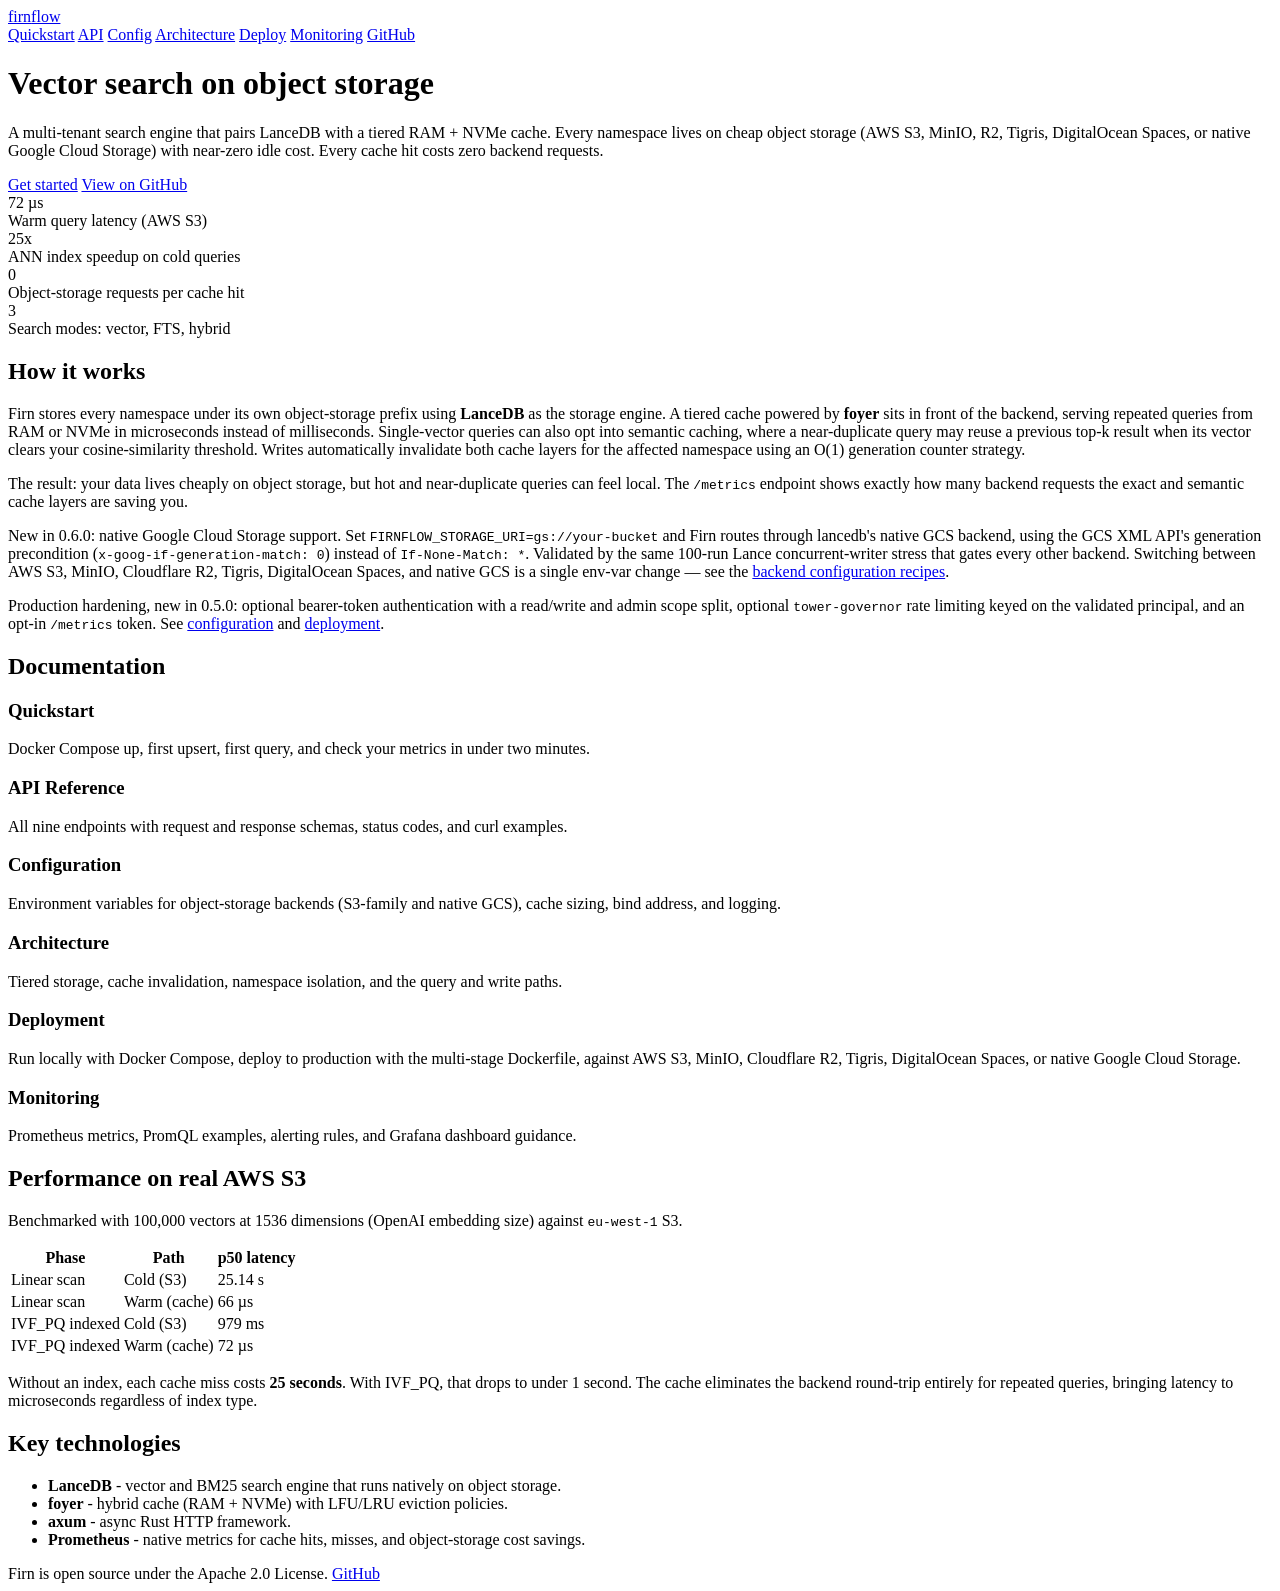
==== docs/index.html @ e1f16552 "Document semantic cache usage" ====
<!DOCTYPE html>
<html lang="en">
<head>
  <meta charset="utf-8">
  <meta name="viewport" content="width=device-width, initial-scale=1">
  <title>Firn - Multi-tenant vector search on object storage</title>
  <meta name="description" content="High-performance multi-tenant vector and full-text search engine backed by object storage (AWS S3, MinIO, R2, Tigris, Spaces, native GCS). Open-source alternative to turbopuffer built with LanceDB and foyer.">
  <link rel="stylesheet" href="style.css">
</head>
<body class="page-home">

<header class="site-header">
  <a href="index.html" class="logo">firn<span>flow</span></a>
  <nav>
    <a href="quickstart.html">Quickstart</a>
    <a href="api.html">API</a>
    <a href="configuration.html">Config</a>
    <a href="architecture.html">Architecture</a>
    <a href="deployment.html">Deploy</a>
    <a href="monitoring.html">Monitoring</a>
    <a href="https://github.com/gordonmurray/firnflow">GitHub</a>
  </nav>
</header>

<div class="layout">
  <main class="content">

    <div class="hero">
      <h1>Vector search on object storage</h1>
      <p class="subtitle">
        A multi-tenant search engine that pairs LanceDB with a tiered RAM + NVMe cache. Every namespace lives on cheap object storage (AWS S3, MinIO, R2, Tigris, DigitalOcean Spaces, or native Google Cloud Storage) with near-zero idle cost. Every cache hit costs zero backend requests.
      </p>
      <div class="hero-actions">
        <a href="quickstart.html" class="btn btn-primary">Get started</a>
        <a href="https://github.com/gordonmurray/firnflow" class="btn btn-secondary">View on GitHub</a>
      </div>
    </div>

    <div class="stats">
      <div class="stat">
        <div class="value">72 &micro;s</div>
        <div class="label">Warm query latency (AWS S3)</div>
      </div>
      <div class="stat">
        <div class="value">25x</div>
        <div class="label">ANN index speedup on cold queries</div>
      </div>
      <div class="stat">
        <div class="value">0</div>
        <div class="label">Object-storage requests per cache hit</div>
      </div>
      <div class="stat">
        <div class="value">3</div>
        <div class="label">Search modes: vector, FTS, hybrid</div>
      </div>
    </div>

    <h2>How it works</h2>
    <p>
      Firn stores every namespace under its own object-storage prefix using <strong>LanceDB</strong> as the storage engine. A tiered cache powered by <strong>foyer</strong> sits in front of the backend, serving repeated queries from RAM or NVMe in microseconds instead of milliseconds. Single-vector queries can also opt into semantic caching, where a near-duplicate query may reuse a previous top-k result when its vector clears your cosine-similarity threshold. Writes automatically invalidate both cache layers for the affected namespace using an O(1) generation counter strategy.
    </p>
    <p>
      The result: your data lives cheaply on object storage, but hot and near-duplicate queries can feel local. The <code>/metrics</code> endpoint shows exactly how many backend requests the exact and semantic cache layers are saving you.
    </p>
    <p>
      New in 0.6.0: native Google Cloud Storage support. Set <code>FIRNFLOW_STORAGE_URI=gs://your-bucket</code> and Firn routes through lancedb's native GCS backend, using the GCS XML API's generation precondition (<code>x-goog-if-generation-match: 0</code>) instead of <code>If-None-Match: *</code>. Validated by the same 100-run Lance concurrent-writer stress that gates every other backend. Switching between AWS S3, MinIO, Cloudflare R2, Tigris, DigitalOcean Spaces, and native GCS is a single env-var change &mdash; see the <a href="https://github.com/gordonmurray/firnflow#backend-configuration">backend configuration recipes</a>.
    </p>
    <p>
      Production hardening, new in 0.5.0: optional bearer-token authentication with a read/write and admin scope split, optional <code>tower-governor</code> rate limiting keyed on the validated principal, and an opt-in <code>/metrics</code> token. See <a href="configuration.html#authentication">configuration</a> and <a href="deployment.html#authentication-and-rate-limiting">deployment</a>.
    </p>

    <h2>Documentation</h2>

    <div class="card-grid">
      <a href="quickstart.html" class="card" style="text-decoration:none;color:inherit">
        <h3>Quickstart</h3>
        <p>Docker Compose up, first upsert, first query, and check your metrics in under two minutes.</p>
      </a>
      <a href="api.html" class="card" style="text-decoration:none;color:inherit">
        <h3>API Reference</h3>
        <p>All nine endpoints with request and response schemas, status codes, and curl examples.</p>
      </a>
      <a href="configuration.html" class="card" style="text-decoration:none;color:inherit">
        <h3>Configuration</h3>
        <p>Environment variables for object-storage backends (S3-family and native GCS), cache sizing, bind address, and logging.</p>
      </a>
      <a href="architecture.html" class="card" style="text-decoration:none;color:inherit">
        <h3>Architecture</h3>
        <p>Tiered storage, cache invalidation, namespace isolation, and the query and write paths.</p>
      </a>
      <a href="deployment.html" class="card" style="text-decoration:none;color:inherit">
        <h3>Deployment</h3>
        <p>Run locally with Docker Compose, deploy to production with the multi-stage Dockerfile, against AWS S3, MinIO, Cloudflare R2, Tigris, DigitalOcean Spaces, or native Google Cloud Storage.</p>
      </a>
      <a href="monitoring.html" class="card" style="text-decoration:none;color:inherit">
        <h3>Monitoring</h3>
        <p>Prometheus metrics, PromQL examples, alerting rules, and Grafana dashboard guidance.</p>
      </a>
    </div>

    <h2>Performance on real AWS S3</h2>
    <p>Benchmarked with 100,000 vectors at 1536 dimensions (OpenAI embedding size) against <code>eu-west-1</code> S3.</p>

    <table>
      <thead>
        <tr><th>Phase</th><th>Path</th><th>p50 latency</th></tr>
      </thead>
      <tbody>
        <tr><td>Linear scan</td><td>Cold (S3)</td><td>25.14 s</td></tr>
        <tr><td>Linear scan</td><td>Warm (cache)</td><td>66 &micro;s</td></tr>
        <tr><td>IVF_PQ indexed</td><td>Cold (S3)</td><td>979 ms</td></tr>
        <tr><td>IVF_PQ indexed</td><td>Warm (cache)</td><td>72 &micro;s</td></tr>
      </tbody>
    </table>

    <p>
      Without an index, each cache miss costs <strong>25 seconds</strong>. With IVF_PQ, that drops to under 1 second. The cache eliminates the backend round-trip entirely for repeated queries, bringing latency to microseconds regardless of index type.
    </p>

    <h2>Key technologies</h2>
    <ul>
      <li><strong>LanceDB</strong> - vector and BM25 search engine that runs natively on object storage.</li>
      <li><strong>foyer</strong> - hybrid cache (RAM + NVMe) with LFU/LRU eviction policies.</li>
      <li><strong>axum</strong> - async Rust HTTP framework.</li>
      <li><strong>Prometheus</strong> - native metrics for cache hits, misses, and object-storage cost savings.</li>
    </ul>

  </main>
</div>

<footer class="site-footer">
  Firn is open source under the Apache 2.0 License.
  <a href="https://github.com/gordonmurray/firnflow">GitHub</a>
</footer>

<script src="main.js"></script>
</body>
</html>
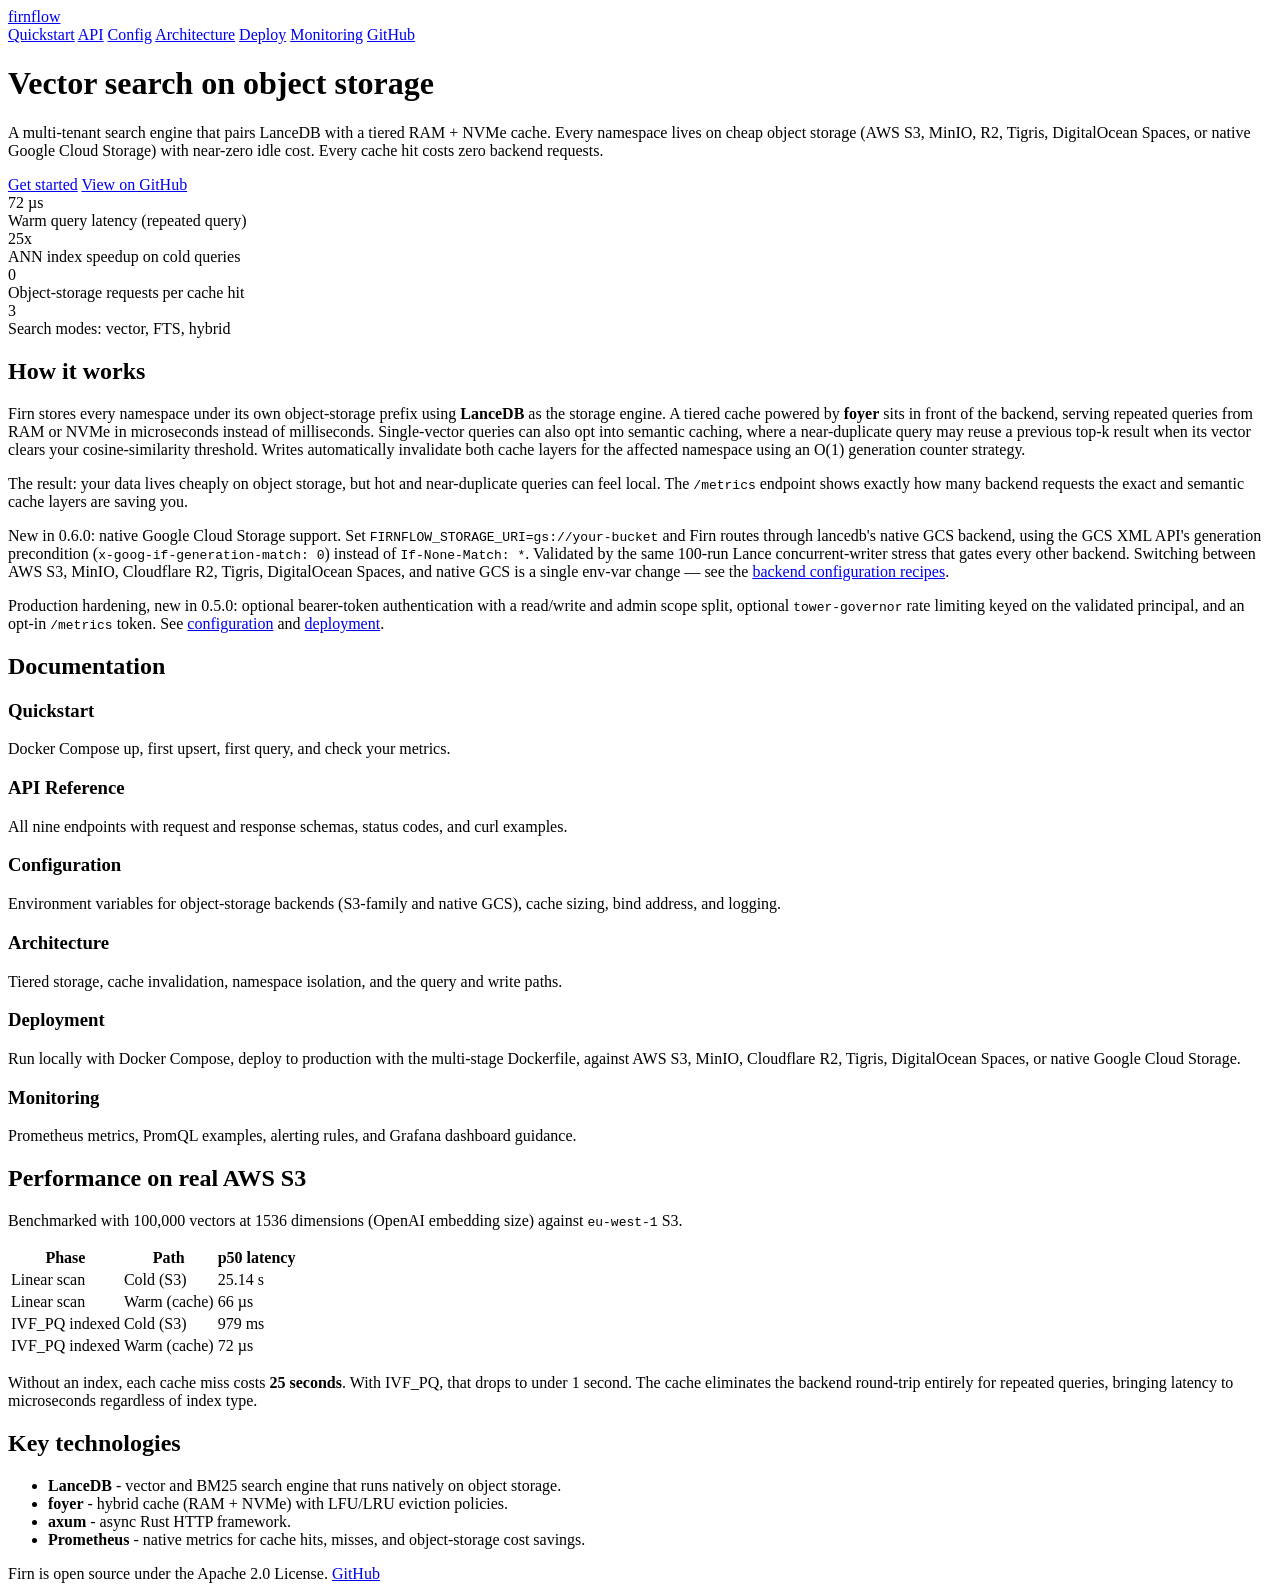
==== commit 39b452af: "Make the README and docs honest about caching and upsert The headline compared a warm cache hit (72 " ====
--- a/docs/index.html
+++ b/docs/index.html
@@ -39,7 +39,7 @@
     <div class="stats">
       <div class="stat">
         <div class="value">72 &micro;s</div>
-        <div class="label">Warm query latency (AWS S3)</div>
+        <div class="label">Warm query latency (repeated query)</div>
       </div>
       <div class="stat">
         <div class="value">25x</div>
@@ -74,7 +74,7 @@
     <div class="card-grid">
       <a href="quickstart.html" class="card" style="text-decoration:none;color:inherit">
         <h3>Quickstart</h3>
-        <p>Docker Compose up, first upsert, first query, and check your metrics in under two minutes.</p>
+        <p>Docker Compose up, first upsert, first query, and check your metrics.</p>
       </a>
       <a href="api.html" class="card" style="text-decoration:none;color:inherit">
         <h3>API Reference</h3>
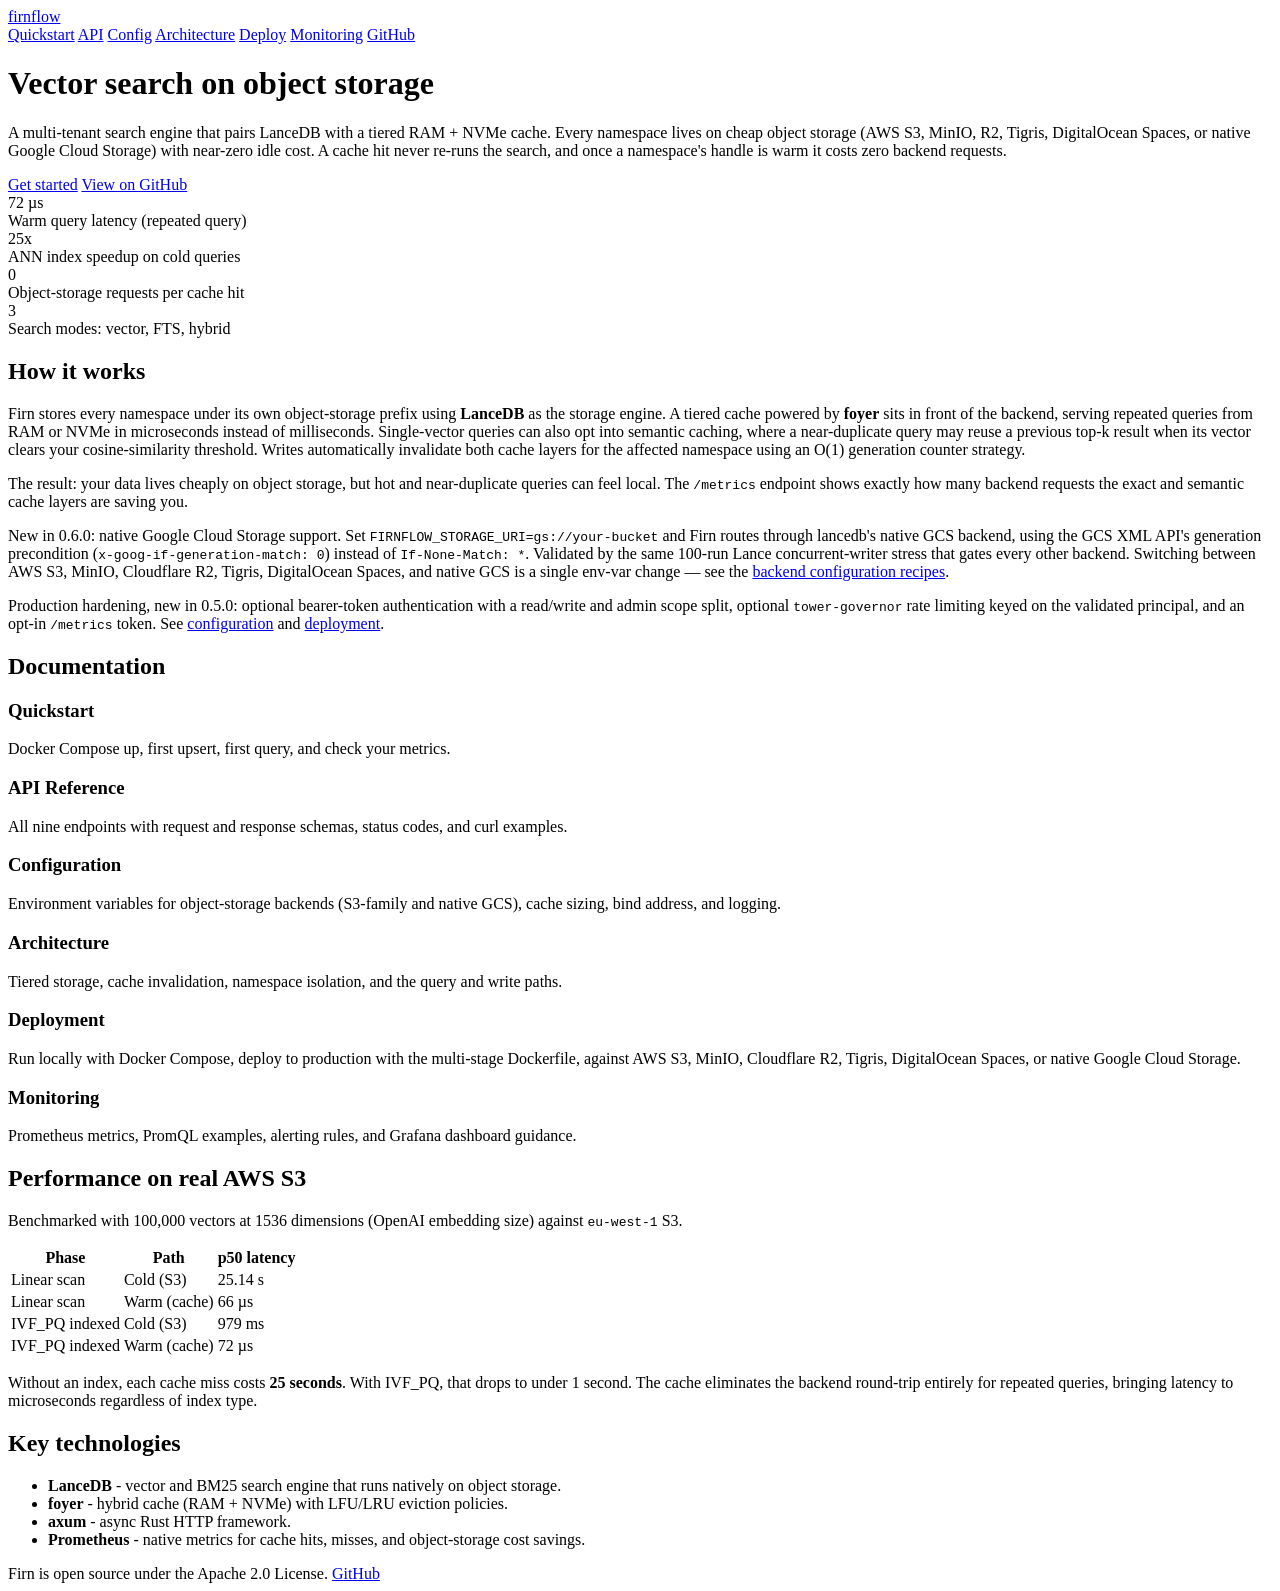
==== commit 1ba8d7db: "Align cache-behaviour docs with the version-derived generation Review of the docs pass found two dri" ====
--- a/docs/index.html
+++ b/docs/index.html
@@ -28,7 +28,7 @@
     <div class="hero">
       <h1>Vector search on object storage</h1>
       <p class="subtitle">
-        A multi-tenant search engine that pairs LanceDB with a tiered RAM + NVMe cache. Every namespace lives on cheap object storage (AWS S3, MinIO, R2, Tigris, DigitalOcean Spaces, or native Google Cloud Storage) with near-zero idle cost. Every cache hit costs zero backend requests.
+        A multi-tenant search engine that pairs LanceDB with a tiered RAM + NVMe cache. Every namespace lives on cheap object storage (AWS S3, MinIO, R2, Tigris, DigitalOcean Spaces, or native Google Cloud Storage) with near-zero idle cost. A cache hit never re-runs the search, and once a namespace's handle is warm it costs zero backend requests.
       </p>
       <div class="hero-actions">
         <a href="quickstart.html" class="btn btn-primary">Get started</a>
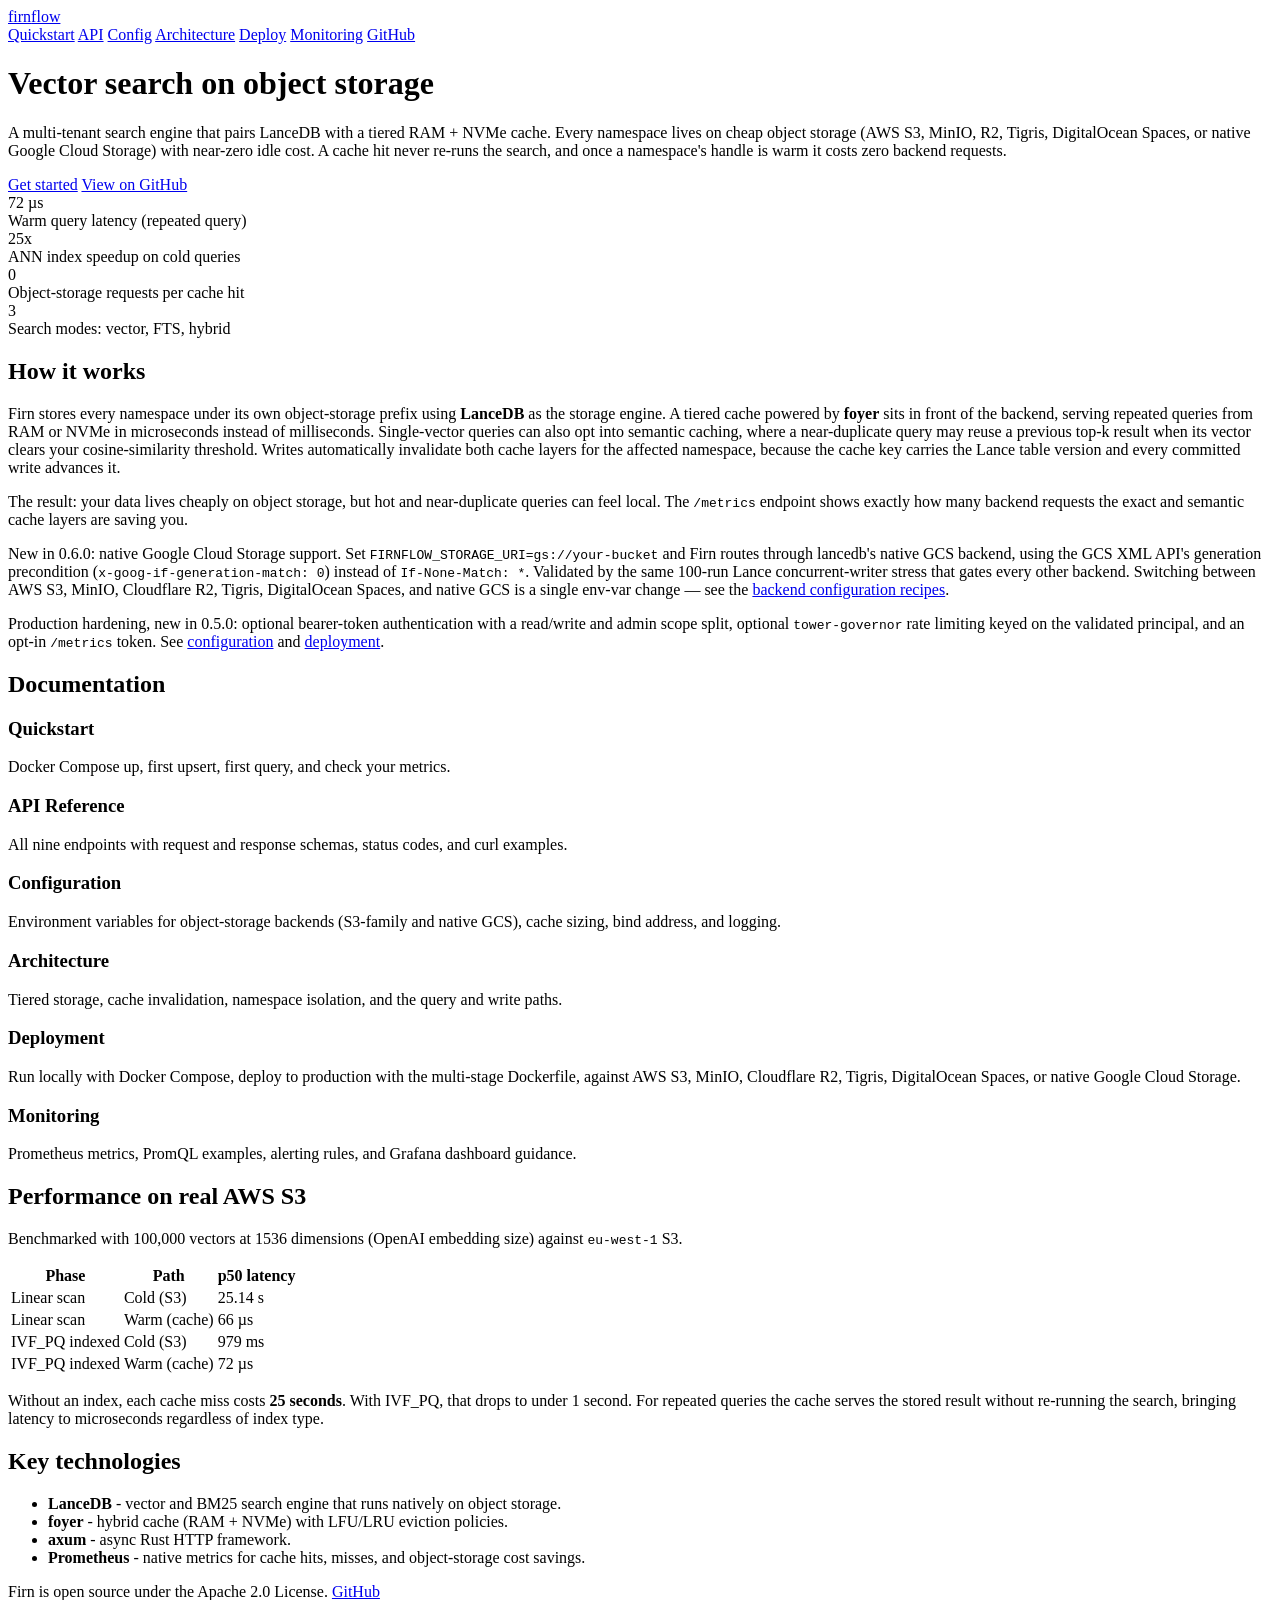
==== commit 11a2c4a2: "Tighten remaining cache-hit wording in api.html and index.html Re-review caught a docs straggler and" ====
--- a/docs/index.html
+++ b/docs/index.html
@@ -57,7 +57,7 @@
 
     <h2>How it works</h2>
     <p>
-      Firn stores every namespace under its own object-storage prefix using <strong>LanceDB</strong> as the storage engine. A tiered cache powered by <strong>foyer</strong> sits in front of the backend, serving repeated queries from RAM or NVMe in microseconds instead of milliseconds. Single-vector queries can also opt into semantic caching, where a near-duplicate query may reuse a previous top-k result when its vector clears your cosine-similarity threshold. Writes automatically invalidate both cache layers for the affected namespace using an O(1) generation counter strategy.
+      Firn stores every namespace under its own object-storage prefix using <strong>LanceDB</strong> as the storage engine. A tiered cache powered by <strong>foyer</strong> sits in front of the backend, serving repeated queries from RAM or NVMe in microseconds instead of milliseconds. Single-vector queries can also opt into semantic caching, where a near-duplicate query may reuse a previous top-k result when its vector clears your cosine-similarity threshold. Writes automatically invalidate both cache layers for the affected namespace, because the cache key carries the Lance table version and every committed write advances it.
     </p>
     <p>
       The result: your data lives cheaply on object storage, but hot and near-duplicate queries can feel local. The <code>/metrics</code> endpoint shows exactly how many backend requests the exact and semantic cache layers are saving you.
@@ -114,7 +114,7 @@
     </table>
 
     <p>
-      Without an index, each cache miss costs <strong>25 seconds</strong>. With IVF_PQ, that drops to under 1 second. The cache eliminates the backend round-trip entirely for repeated queries, bringing latency to microseconds regardless of index type.
+      Without an index, each cache miss costs <strong>25 seconds</strong>. With IVF_PQ, that drops to under 1 second. For repeated queries the cache serves the stored result without re-running the search, bringing latency to microseconds regardless of index type.
     </p>
 
     <h2>Key technologies</h2>
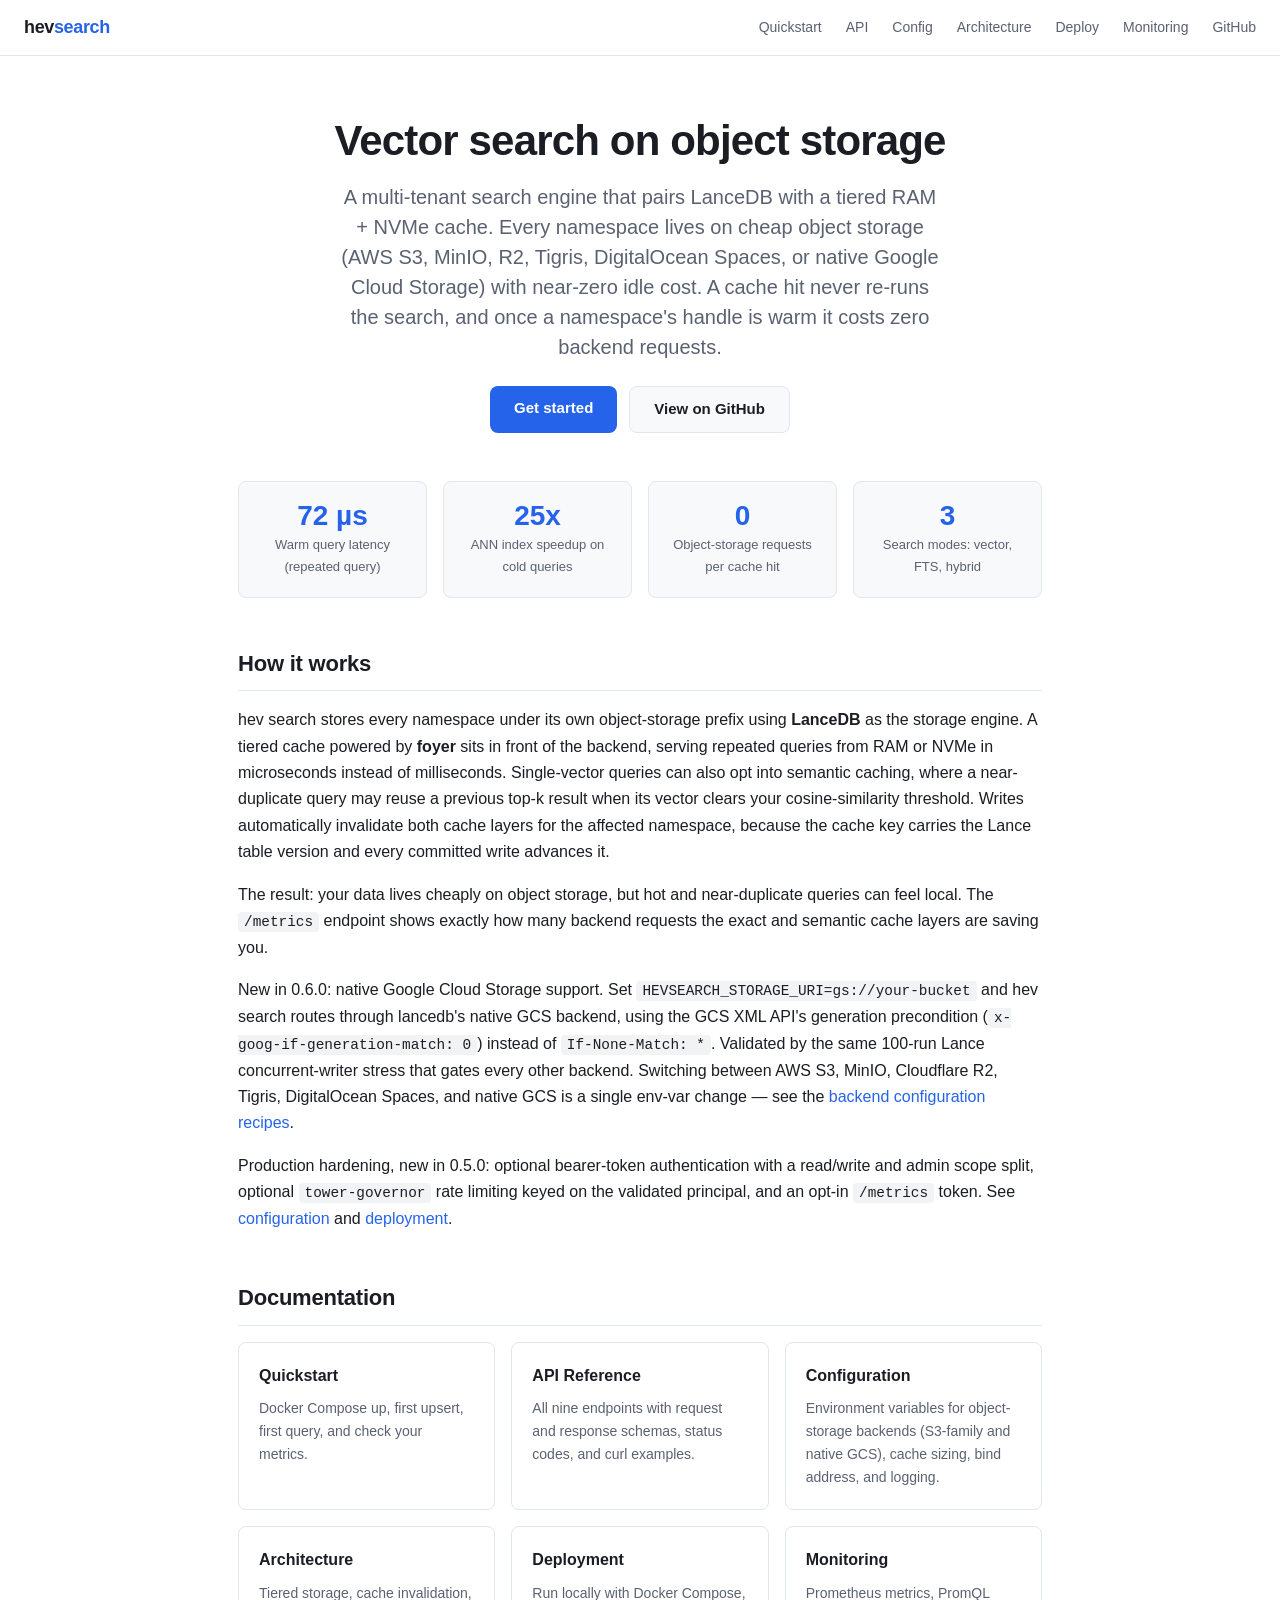
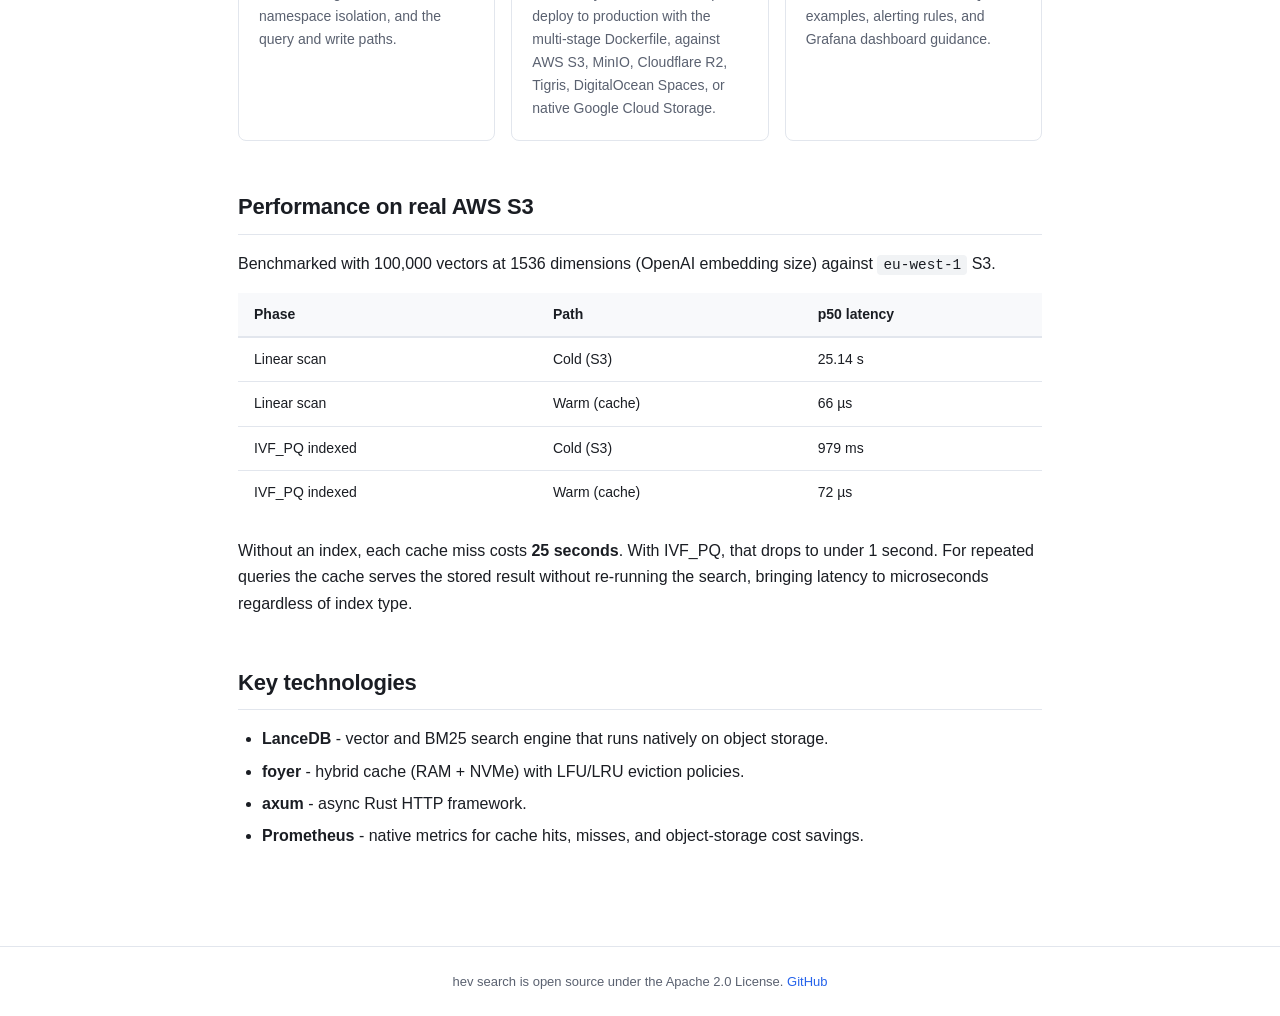
==== commit 76f074df: "rebrand: fork firnflow as hev search (open core) Rename the engine and all identifiers from firnflow" ====
--- a/docs/index.html
+++ b/docs/index.html
@@ -3,14 +3,14 @@
 <head>
   <meta charset="utf-8">
   <meta name="viewport" content="width=device-width, initial-scale=1">
-  <title>Firn - Multi-tenant vector search on object storage</title>
-  <meta name="description" content="High-performance multi-tenant vector and full-text search engine backed by object storage (AWS S3, MinIO, R2, Tigris, Spaces, native GCS). Open-source alternative to turbopuffer built with LanceDB and foyer.">
+  <title>hev search - Multi-tenant vector search on object storage</title>
+  <meta name="description" content="High-performance multi-tenant vector and full-text search engine backed by object storage (AWS S3, MinIO, R2, Tigris, Spaces, native GCS). An open-source alternative to proprietary object-storage-backed search, built with LanceDB and foyer.">
   <link rel="stylesheet" href="style.css">
 </head>
 <body class="page-home">
 
 <header class="site-header">
-  <a href="index.html" class="logo">firn<span>flow</span></a>
+  <a href="index.html" class="logo">hev<span>search</span></a>
   <nav>
     <a href="quickstart.html">Quickstart</a>
     <a href="api.html">API</a>
@@ -18,7 +18,7 @@
     <a href="architecture.html">Architecture</a>
     <a href="deployment.html">Deploy</a>
     <a href="monitoring.html">Monitoring</a>
-    <a href="https://github.com/gordonmurray/firnflow">GitHub</a>
+    <a href="https://github.com/gordonmurray/hevsearch">GitHub</a>
   </nav>
 </header>
 
@@ -32,7 +32,7 @@
       </p>
       <div class="hero-actions">
         <a href="quickstart.html" class="btn btn-primary">Get started</a>
-        <a href="https://github.com/gordonmurray/firnflow" class="btn btn-secondary">View on GitHub</a>
+        <a href="https://github.com/gordonmurray/hevsearch" class="btn btn-secondary">View on GitHub</a>
       </div>
     </div>
 
@@ -57,13 +57,13 @@
 
     <h2>How it works</h2>
     <p>
-      Firn stores every namespace under its own object-storage prefix using <strong>LanceDB</strong> as the storage engine. A tiered cache powered by <strong>foyer</strong> sits in front of the backend, serving repeated queries from RAM or NVMe in microseconds instead of milliseconds. Single-vector queries can also opt into semantic caching, where a near-duplicate query may reuse a previous top-k result when its vector clears your cosine-similarity threshold. Writes automatically invalidate both cache layers for the affected namespace, because the cache key carries the Lance table version and every committed write advances it.
+      hev search stores every namespace under its own object-storage prefix using <strong>LanceDB</strong> as the storage engine. A tiered cache powered by <strong>foyer</strong> sits in front of the backend, serving repeated queries from RAM or NVMe in microseconds instead of milliseconds. Single-vector queries can also opt into semantic caching, where a near-duplicate query may reuse a previous top-k result when its vector clears your cosine-similarity threshold. Writes automatically invalidate both cache layers for the affected namespace, because the cache key carries the Lance table version and every committed write advances it.
     </p>
     <p>
       The result: your data lives cheaply on object storage, but hot and near-duplicate queries can feel local. The <code>/metrics</code> endpoint shows exactly how many backend requests the exact and semantic cache layers are saving you.
     </p>
     <p>
-      New in 0.6.0: native Google Cloud Storage support. Set <code>FIRNFLOW_STORAGE_URI=gs://your-bucket</code> and Firn routes through lancedb's native GCS backend, using the GCS XML API's generation precondition (<code>x-goog-if-generation-match: 0</code>) instead of <code>If-None-Match: *</code>. Validated by the same 100-run Lance concurrent-writer stress that gates every other backend. Switching between AWS S3, MinIO, Cloudflare R2, Tigris, DigitalOcean Spaces, and native GCS is a single env-var change &mdash; see the <a href="https://github.com/gordonmurray/firnflow#backend-configuration">backend configuration recipes</a>.
+      New in 0.6.0: native Google Cloud Storage support. Set <code>HEVSEARCH_STORAGE_URI=gs://your-bucket</code> and hev search routes through lancedb's native GCS backend, using the GCS XML API's generation precondition (<code>x-goog-if-generation-match: 0</code>) instead of <code>If-None-Match: *</code>. Validated by the same 100-run Lance concurrent-writer stress that gates every other backend. Switching between AWS S3, MinIO, Cloudflare R2, Tigris, DigitalOcean Spaces, and native GCS is a single env-var change &mdash; see the <a href="https://github.com/gordonmurray/hevsearch#backend-configuration">backend configuration recipes</a>.
     </p>
     <p>
       Production hardening, new in 0.5.0: optional bearer-token authentication with a read/write and admin scope split, optional <code>tower-governor</code> rate limiting keyed on the validated principal, and an opt-in <code>/metrics</code> token. See <a href="configuration.html#authentication">configuration</a> and <a href="deployment.html#authentication-and-rate-limiting">deployment</a>.
@@ -129,8 +129,8 @@
 </div>
 
 <footer class="site-footer">
-  Firn is open source under the Apache 2.0 License.
-  <a href="https://github.com/gordonmurray/firnflow">GitHub</a>
+  hev search is open source under the Apache 2.0 License.
+  <a href="https://github.com/gordonmurray/hevsearch">GitHub</a>
 </footer>
 
 <script src="main.js"></script>
--- a/docs/style.css
+++ b/docs/style.css
@@ -0,0 +1,493 @@
+/* hev search docs - hevsearch.com */
+
+:root {
+  --color-bg: #ffffff;
+  --color-surface: #f8f9fb;
+  --color-border: #e2e6ed;
+  --color-text: #1a1d23;
+  --color-text-secondary: #5a6170;
+  --color-accent: #2563eb;
+  --color-accent-hover: #1d4ed8;
+  --color-accent-light: #eff6ff;
+  --color-code-bg: #f1f3f5;
+  --color-code-text: #1a1d23;
+  --color-success: #16a34a;
+  --color-warning: #d97706;
+  --color-sidebar-bg: #f8f9fb;
+  --color-sidebar-active: #eff6ff;
+  --font-sans: -apple-system, BlinkMacSystemFont, "Segoe UI", Roboto, "Helvetica Neue", Arial, sans-serif;
+  --font-mono: "SFMono-Regular", Consolas, "Liberation Mono", Menlo, monospace;
+  --max-width: 1200px;
+  --sidebar-width: 260px;
+  --header-height: 56px;
+}
+
+/* ── Reset ── */
+*, *::before, *::after { box-sizing: border-box; }
+body {
+  margin: 0;
+  font-family: var(--font-sans);
+  font-size: 16px;
+  line-height: 1.65;
+  color: var(--color-text);
+  background: var(--color-bg);
+  -webkit-font-smoothing: antialiased;
+}
+a { color: var(--color-accent); text-decoration: none; }
+a:hover { color: var(--color-accent-hover); text-decoration: underline; }
+img { max-width: 100%; }
+
+/* ── Header ── */
+.site-header {
+  position: fixed;
+  top: 0;
+  left: 0;
+  right: 0;
+  height: var(--header-height);
+  background: var(--color-bg);
+  border-bottom: 1px solid var(--color-border);
+  display: flex;
+  align-items: center;
+  padding: 0 24px;
+  z-index: 100;
+}
+.site-header .logo {
+  font-size: 18px;
+  font-weight: 700;
+  color: var(--color-text);
+  letter-spacing: -0.02em;
+}
+.site-header .logo span {
+  color: var(--color-accent);
+}
+.site-header nav {
+  margin-left: auto;
+  display: flex;
+  gap: 24px;
+  align-items: center;
+}
+.site-header nav a {
+  color: var(--color-text-secondary);
+  font-size: 14px;
+  font-weight: 500;
+}
+.site-header nav a:hover {
+  color: var(--color-text);
+  text-decoration: none;
+}
+.site-header nav a.active {
+  color: var(--color-accent);
+}
+.menu-toggle {
+  display: none;
+  background: none;
+  border: none;
+  cursor: pointer;
+  padding: 4px;
+  color: var(--color-text);
+}
+.menu-toggle svg {
+  display: block;
+}
+
+/* ── Layout ── */
+.layout {
+  display: flex;
+  margin-top: var(--header-height);
+  min-height: calc(100vh - var(--header-height));
+}
+
+/* ── Sidebar ── */
+.sidebar {
+  width: var(--sidebar-width);
+  flex-shrink: 0;
+  background: var(--color-sidebar-bg);
+  border-right: 1px solid var(--color-border);
+  padding: 24px 0;
+  position: fixed;
+  top: var(--header-height);
+  bottom: 0;
+  overflow-y: auto;
+  z-index: 50;
+}
+.sidebar-section {
+  margin-bottom: 24px;
+}
+.sidebar-section h4 {
+  font-size: 11px;
+  font-weight: 700;
+  text-transform: uppercase;
+  letter-spacing: 0.08em;
+  color: var(--color-text-secondary);
+  padding: 0 24px;
+  margin: 0 0 8px;
+}
+.sidebar a {
+  display: block;
+  padding: 6px 24px;
+  font-size: 14px;
+  color: var(--color-text-secondary);
+  border-left: 3px solid transparent;
+  transition: all 0.15s;
+}
+.sidebar a:hover {
+  color: var(--color-text);
+  background: var(--color-sidebar-active);
+  text-decoration: none;
+}
+.sidebar a.active {
+  color: var(--color-accent);
+  border-left-color: var(--color-accent);
+  background: var(--color-sidebar-active);
+  font-weight: 600;
+}
+
+/* ── Main content ── */
+.content {
+  flex: 1;
+  margin-left: var(--sidebar-width);
+  padding: 40px 48px 80px;
+  max-width: 860px;
+}
+
+/* ── Typography ── */
+.content h1 {
+  font-size: 32px;
+  font-weight: 700;
+  letter-spacing: -0.02em;
+  margin: 0 0 8px;
+  line-height: 1.2;
+}
+.content h2 {
+  font-size: 22px;
+  font-weight: 600;
+  letter-spacing: -0.01em;
+  margin: 48px 0 16px;
+  padding-bottom: 8px;
+  border-bottom: 1px solid var(--color-border);
+}
+.content h3 {
+  font-size: 17px;
+  font-weight: 600;
+  margin: 32px 0 12px;
+}
+.content .subtitle {
+  font-size: 18px;
+  color: var(--color-text-secondary);
+  margin: 0 0 32px;
+  line-height: 1.5;
+}
+.content p {
+  margin: 0 0 16px;
+}
+.content ul, .content ol {
+  margin: 0 0 16px;
+  padding-left: 24px;
+}
+.content li {
+  margin-bottom: 6px;
+}
+
+/* ── Code blocks ── */
+pre {
+  background: var(--color-code-bg);
+  border: 1px solid var(--color-border);
+  border-radius: 8px;
+  padding: 16px 20px;
+  overflow-x: auto;
+  font-family: var(--font-mono);
+  font-size: 13.5px;
+  line-height: 1.6;
+  margin: 0 0 20px;
+}
+code {
+  font-family: var(--font-mono);
+  font-size: 0.9em;
+  background: var(--color-code-bg);
+  padding: 2px 6px;
+  border-radius: 4px;
+}
+pre code {
+  background: none;
+  padding: 0;
+  font-size: inherit;
+}
+
+/* ── Tables ── */
+table {
+  width: 100%;
+  border-collapse: collapse;
+  margin: 0 0 24px;
+  font-size: 14px;
+}
+th {
+  text-align: left;
+  font-weight: 600;
+  padding: 10px 16px;
+  background: var(--color-surface);
+  border-bottom: 2px solid var(--color-border);
+  white-space: nowrap;
+}
+td {
+  padding: 10px 16px;
+  border-bottom: 1px solid var(--color-border);
+  vertical-align: top;
+}
+tr:last-child td {
+  border-bottom: none;
+}
+
+/* ── Callouts ── */
+.callout {
+  border-radius: 8px;
+  padding: 16px 20px;
+  margin: 0 0 20px;
+  font-size: 14px;
+  line-height: 1.6;
+}
+.callout-title {
+  font-weight: 600;
+  margin-bottom: 4px;
+}
+.callout-info {
+  background: var(--color-accent-light);
+  border-left: 4px solid var(--color-accent);
+}
+.callout-warning {
+  background: #fffbeb;
+  border-left: 4px solid var(--color-warning);
+}
+.callout-success {
+  background: #f0fdf4;
+  border-left: 4px solid var(--color-success);
+}
+
+/* ── Cards (homepage) ── */
+.card-grid {
+  display: grid;
+  grid-template-columns: repeat(auto-fit, minmax(240px, 1fr));
+  gap: 16px;
+  margin: 0 0 32px;
+}
+.card {
+  border: 1px solid var(--color-border);
+  border-radius: 8px;
+  padding: 20px;
+  transition: border-color 0.15s, box-shadow 0.15s;
+}
+.card:hover {
+  border-color: var(--color-accent);
+  box-shadow: 0 2px 8px rgba(37, 99, 235, 0.08);
+}
+.card h3 {
+  margin: 0 0 8px;
+  font-size: 16px;
+}
+.card p {
+  margin: 0;
+  font-size: 14px;
+  color: var(--color-text-secondary);
+}
+
+/* ── Stats row (homepage) ── */
+.stats {
+  display: grid;
+  grid-template-columns: repeat(auto-fit, minmax(180px, 1fr));
+  gap: 16px;
+  margin: 0 0 40px;
+}
+.stat {
+  background: var(--color-surface);
+  border: 1px solid var(--color-border);
+  border-radius: 8px;
+  padding: 20px;
+  text-align: center;
+}
+.stat .value {
+  font-size: 28px;
+  font-weight: 700;
+  color: var(--color-accent);
+  line-height: 1;
+  margin-bottom: 4px;
+}
+.stat .label {
+  font-size: 13px;
+  color: var(--color-text-secondary);
+}
+
+/* ── Method badges ── */
+.method {
+  display: inline-block;
+  font-family: var(--font-mono);
+  font-size: 12px;
+  font-weight: 700;
+  padding: 2px 8px;
+  border-radius: 4px;
+  letter-spacing: 0.02em;
+}
+.method-get { background: #dbeafe; color: #1e40af; }
+.method-post { background: #dcfce7; color: #166534; }
+.method-delete { background: #fee2e2; color: #991b1b; }
+
+/* ── Endpoint blocks ── */
+.endpoint {
+  border: 1px solid var(--color-border);
+  border-radius: 8px;
+  margin: 0 0 24px;
+  overflow: hidden;
+}
+.endpoint-header {
+  display: flex;
+  align-items: center;
+  gap: 12px;
+  padding: 12px 16px;
+  background: var(--color-surface);
+  border-bottom: 1px solid var(--color-border);
+  cursor: pointer;
+}
+.endpoint-header:hover {
+  background: var(--color-accent-light);
+}
+.endpoint-path {
+  font-family: var(--font-mono);
+  font-size: 14px;
+  font-weight: 600;
+}
+.endpoint-desc {
+  font-size: 13px;
+  color: var(--color-text-secondary);
+  margin-left: auto;
+}
+.endpoint-body {
+  padding: 20px;
+}
+.endpoint-body h4 {
+  font-size: 13px;
+  font-weight: 600;
+  text-transform: uppercase;
+  letter-spacing: 0.06em;
+  color: var(--color-text-secondary);
+  margin: 0 0 8px;
+}
+.endpoint-body h4:not(:first-child) {
+  margin-top: 20px;
+}
+
+/* ── Copy button on code blocks ── */
+.code-wrapper {
+  position: relative;
+}
+.code-wrapper .copy-btn {
+  position: absolute;
+  top: 8px;
+  right: 8px;
+  background: var(--color-bg);
+  border: 1px solid var(--color-border);
+  border-radius: 4px;
+  padding: 4px 10px;
+  font-size: 12px;
+  cursor: pointer;
+  opacity: 0;
+  transition: opacity 0.15s;
+  font-family: var(--font-sans);
+  color: var(--color-text-secondary);
+}
+.code-wrapper:hover .copy-btn {
+  opacity: 1;
+}
+.code-wrapper .copy-btn:hover {
+  background: var(--color-surface);
+  color: var(--color-text);
+}
+
+/* ── Footer ── */
+.site-footer {
+  border-top: 1px solid var(--color-border);
+  padding: 24px 48px;
+  font-size: 13px;
+  color: var(--color-text-secondary);
+  margin-left: var(--sidebar-width);
+}
+
+/* ── Homepage (no sidebar) ── */
+.page-home .content {
+  margin-left: 0;
+  max-width: 900px;
+  margin-left: auto;
+  margin-right: auto;
+  padding: 60px 48px 80px;
+}
+.page-home .sidebar { display: none; }
+.page-home .site-footer { margin-left: 0; text-align: center; }
+
+.hero {
+  text-align: center;
+  margin-bottom: 48px;
+}
+.hero h1 {
+  font-size: 42px;
+  margin-bottom: 16px;
+}
+.hero .subtitle {
+  font-size: 20px;
+  max-width: 600px;
+  margin: 0 auto 24px;
+}
+.hero-actions {
+  display: flex;
+  gap: 12px;
+  justify-content: center;
+}
+.btn {
+  display: inline-block;
+  padding: 10px 24px;
+  border-radius: 8px;
+  font-size: 15px;
+  font-weight: 600;
+  text-decoration: none;
+  transition: all 0.15s;
+}
+.btn-primary {
+  background: var(--color-accent);
+  color: #fff;
+}
+.btn-primary:hover {
+  background: var(--color-accent-hover);
+  color: #fff;
+  text-decoration: none;
+}
+.btn-secondary {
+  background: var(--color-surface);
+  color: var(--color-text);
+  border: 1px solid var(--color-border);
+}
+.btn-secondary:hover {
+  border-color: var(--color-accent);
+  color: var(--color-accent);
+  text-decoration: none;
+}
+
+/* ── Responsive ── */
+@media (max-width: 900px) {
+  .sidebar {
+    transform: translateX(-100%);
+    transition: transform 0.2s;
+  }
+  .sidebar.open {
+    transform: translateX(0);
+  }
+  .content {
+    margin-left: 0;
+    padding: 32px 20px 80px;
+  }
+  .site-footer {
+    margin-left: 0;
+    padding: 24px 20px;
+  }
+  .menu-toggle {
+    display: block;
+    margin-right: 12px;
+  }
+  .hero h1 { font-size: 32px; }
+  .page-home .content { padding: 40px 20px 80px; }
+}
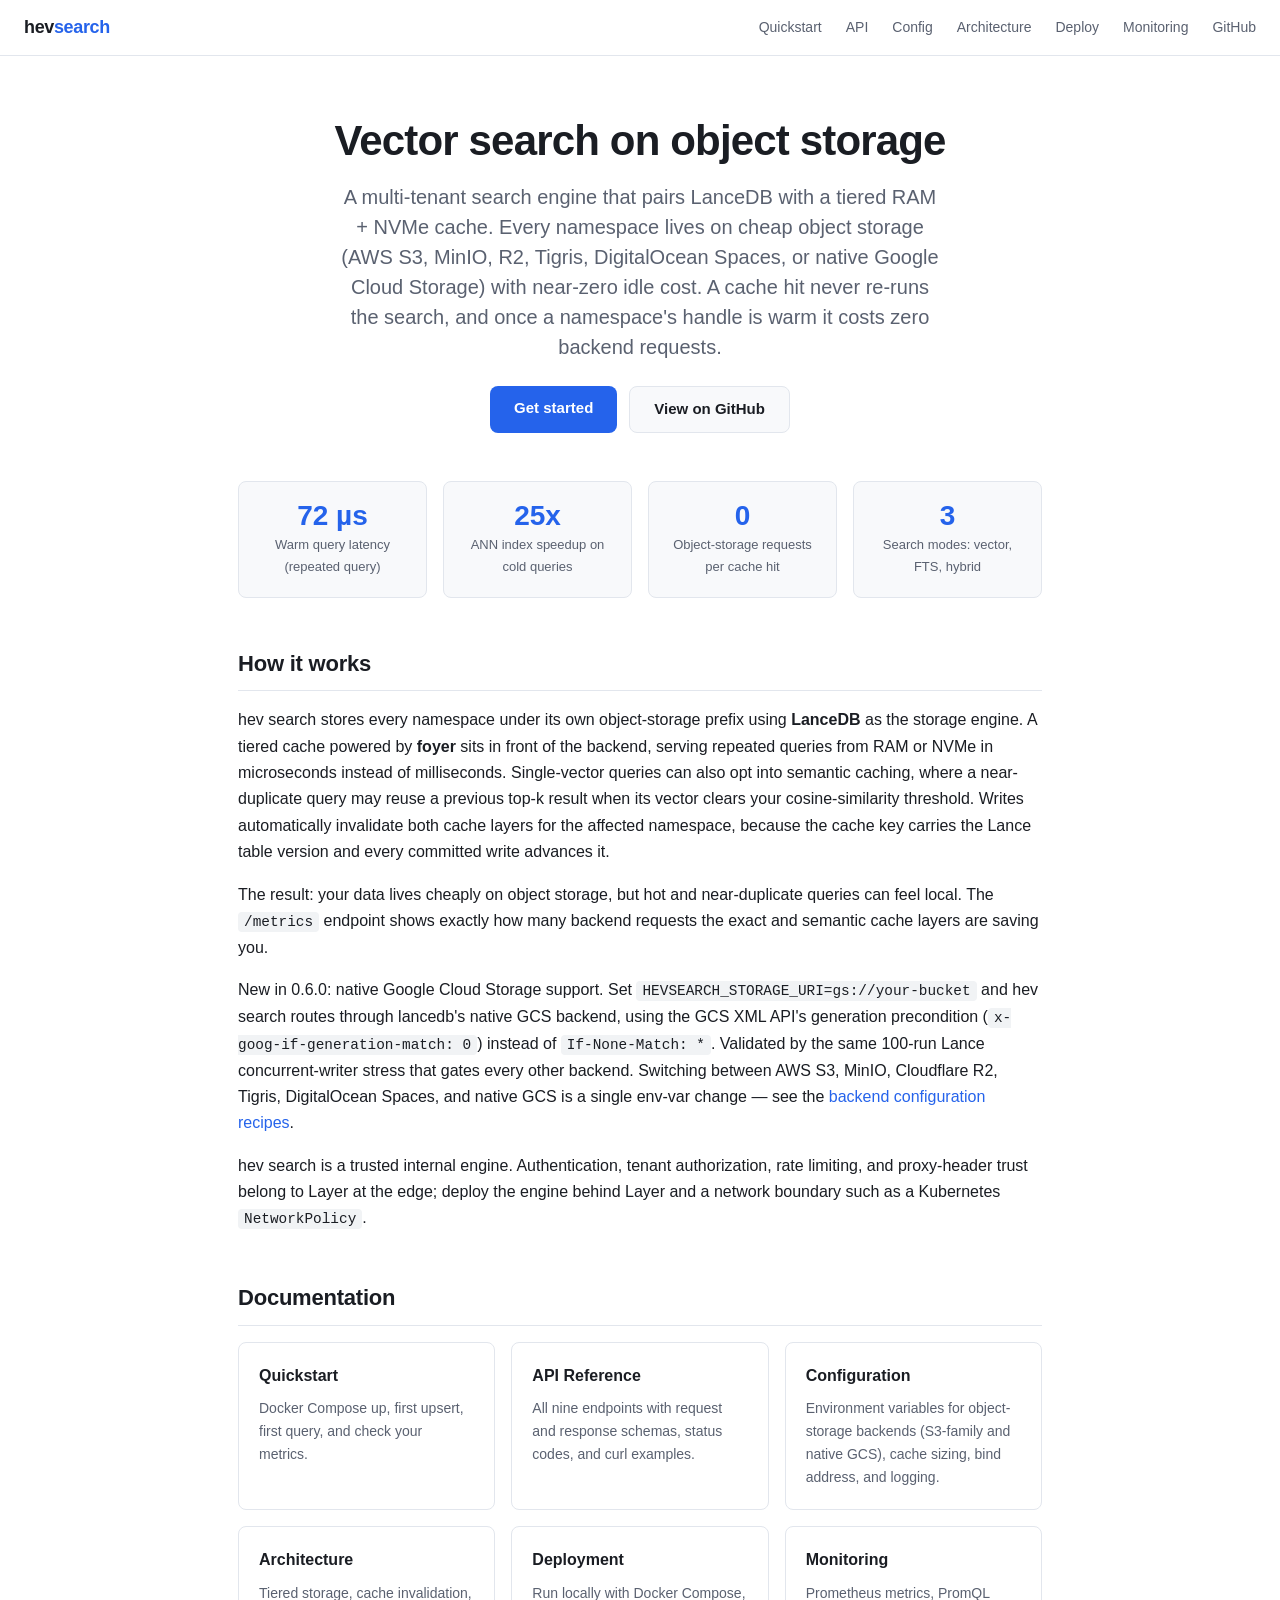
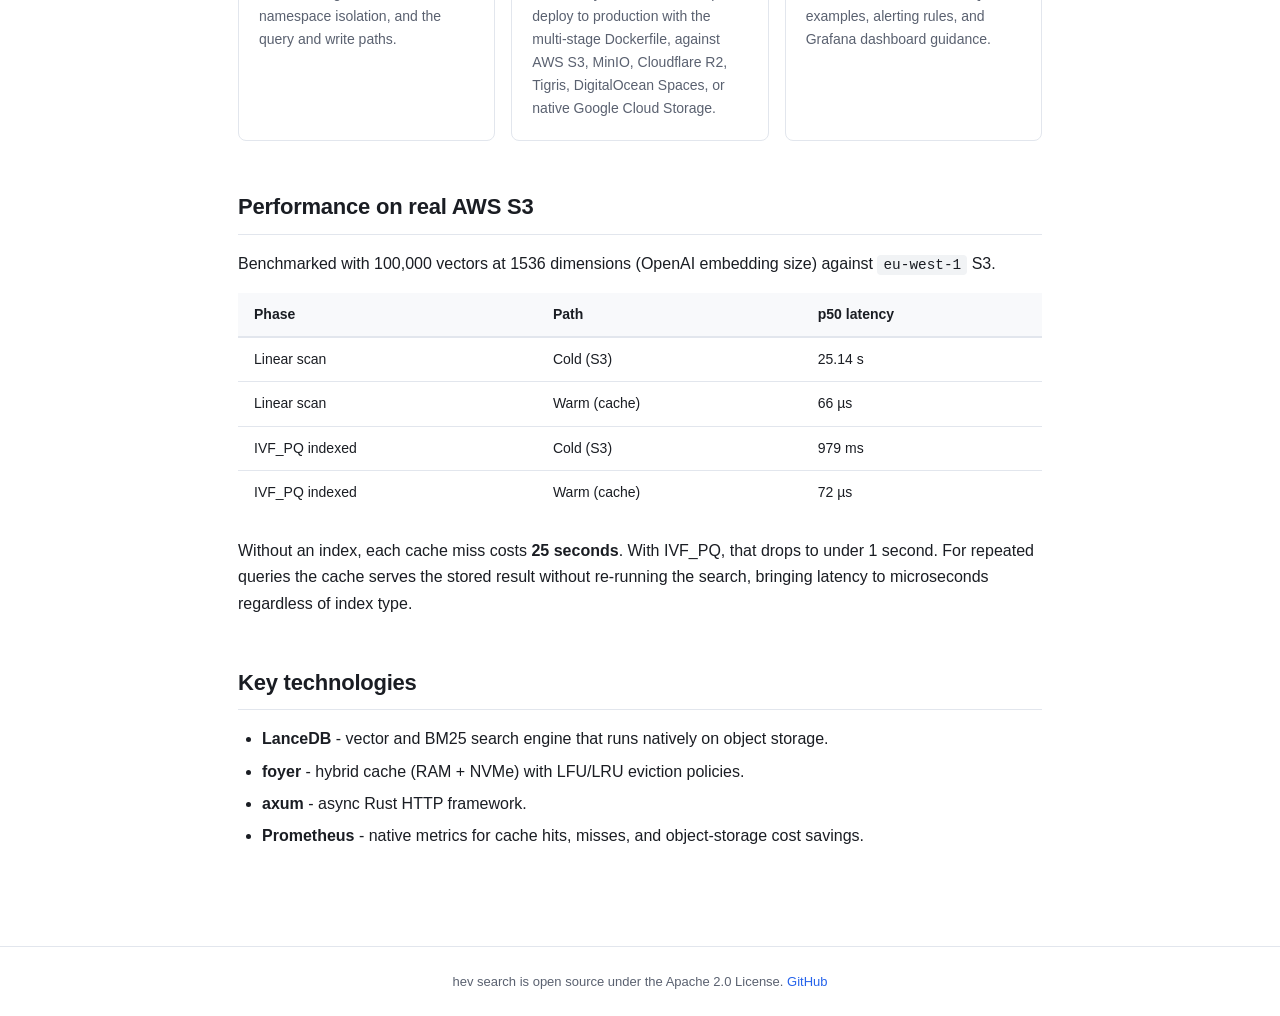
==== commit 93587289: "docs: purge removed auth surface" ====
--- a/docs/index.html
+++ b/docs/index.html
@@ -66,7 +66,7 @@
       New in 0.6.0: native Google Cloud Storage support. Set <code>HEVSEARCH_STORAGE_URI=gs://your-bucket</code> and hev search routes through lancedb's native GCS backend, using the GCS XML API's generation precondition (<code>x-goog-if-generation-match: 0</code>) instead of <code>If-None-Match: *</code>. Validated by the same 100-run Lance concurrent-writer stress that gates every other backend. Switching between AWS S3, MinIO, Cloudflare R2, Tigris, DigitalOcean Spaces, and native GCS is a single env-var change &mdash; see the <a href="https://github.com/gordonmurray/hevsearch#backend-configuration">backend configuration recipes</a>.
     </p>
     <p>
-      Production hardening, new in 0.5.0: optional bearer-token authentication with a read/write and admin scope split, optional <code>tower-governor</code> rate limiting keyed on the validated principal, and an opt-in <code>/metrics</code> token. See <a href="configuration.html#authentication">configuration</a> and <a href="deployment.html#authentication-and-rate-limiting">deployment</a>.
+      hev search is a trusted internal engine. Authentication, tenant authorization, rate limiting, and proxy-header trust belong to Layer at the edge; deploy the engine behind Layer and a network boundary such as a Kubernetes <code>NetworkPolicy</code>.
     </p>
 
     <h2>Documentation</h2>
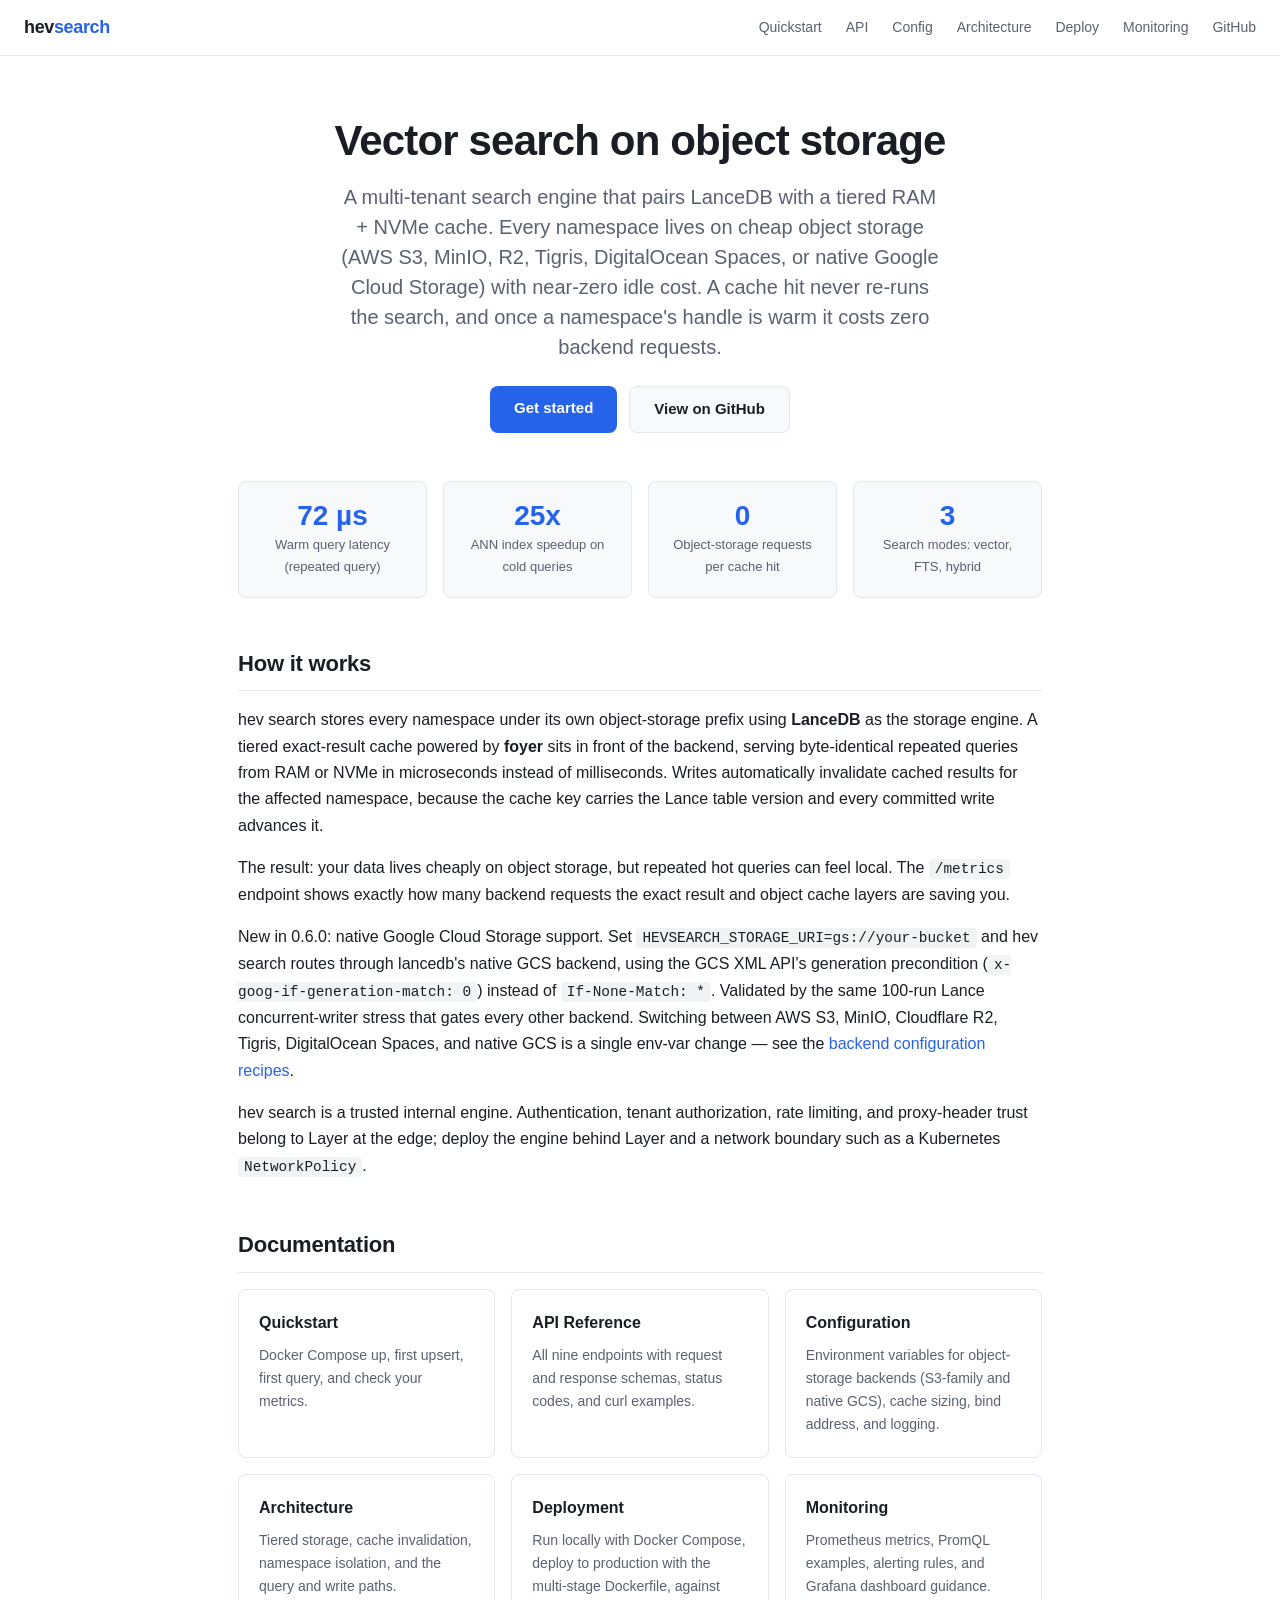
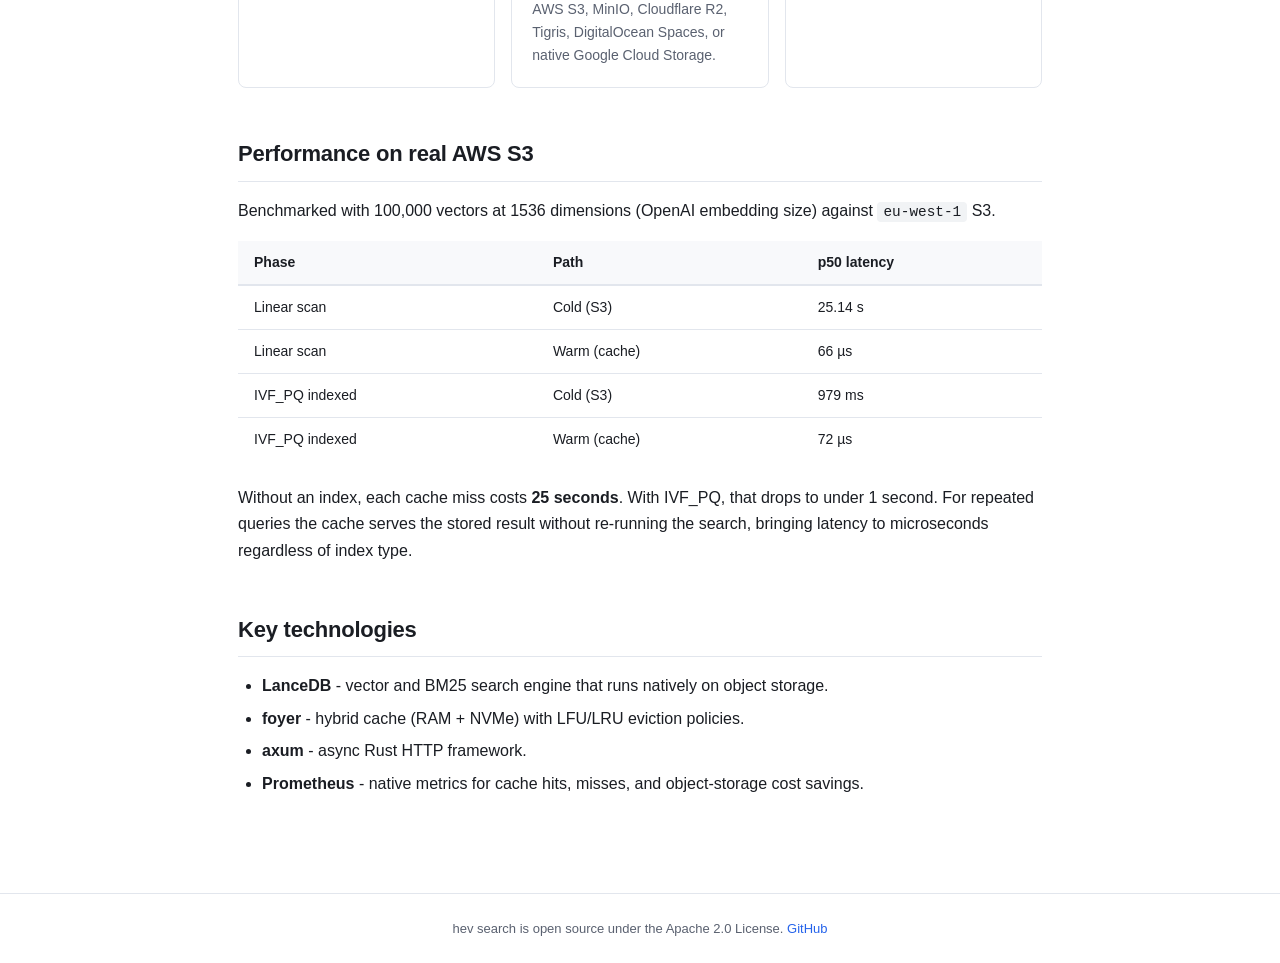
==== commit 706d9a3a: "refactor: remove opt-in semantic cache" ====
--- a/docs/index.html
+++ b/docs/index.html
@@ -57,10 +57,10 @@
 
     <h2>How it works</h2>
     <p>
-      hev search stores every namespace under its own object-storage prefix using <strong>LanceDB</strong> as the storage engine. A tiered cache powered by <strong>foyer</strong> sits in front of the backend, serving repeated queries from RAM or NVMe in microseconds instead of milliseconds. Single-vector queries can also opt into semantic caching, where a near-duplicate query may reuse a previous top-k result when its vector clears your cosine-similarity threshold. Writes automatically invalidate both cache layers for the affected namespace, because the cache key carries the Lance table version and every committed write advances it.
+      hev search stores every namespace under its own object-storage prefix using <strong>LanceDB</strong> as the storage engine. A tiered exact-result cache powered by <strong>foyer</strong> sits in front of the backend, serving byte-identical repeated queries from RAM or NVMe in microseconds instead of milliseconds. Writes automatically invalidate cached results for the affected namespace, because the cache key carries the Lance table version and every committed write advances it.
     </p>
     <p>
-      The result: your data lives cheaply on object storage, but hot and near-duplicate queries can feel local. The <code>/metrics</code> endpoint shows exactly how many backend requests the exact and semantic cache layers are saving you.
+      The result: your data lives cheaply on object storage, but repeated hot queries can feel local. The <code>/metrics</code> endpoint shows exactly how many backend requests the exact result and object cache layers are saving you.
     </p>
     <p>
       New in 0.6.0: native Google Cloud Storage support. Set <code>HEVSEARCH_STORAGE_URI=gs://your-bucket</code> and hev search routes through lancedb's native GCS backend, using the GCS XML API's generation precondition (<code>x-goog-if-generation-match: 0</code>) instead of <code>If-None-Match: *</code>. Validated by the same 100-run Lance concurrent-writer stress that gates every other backend. Switching between AWS S3, MinIO, Cloudflare R2, Tigris, DigitalOcean Spaces, and native GCS is a single env-var change &mdash; see the <a href="https://github.com/gordonmurray/hevsearch#backend-configuration">backend configuration recipes</a>.
